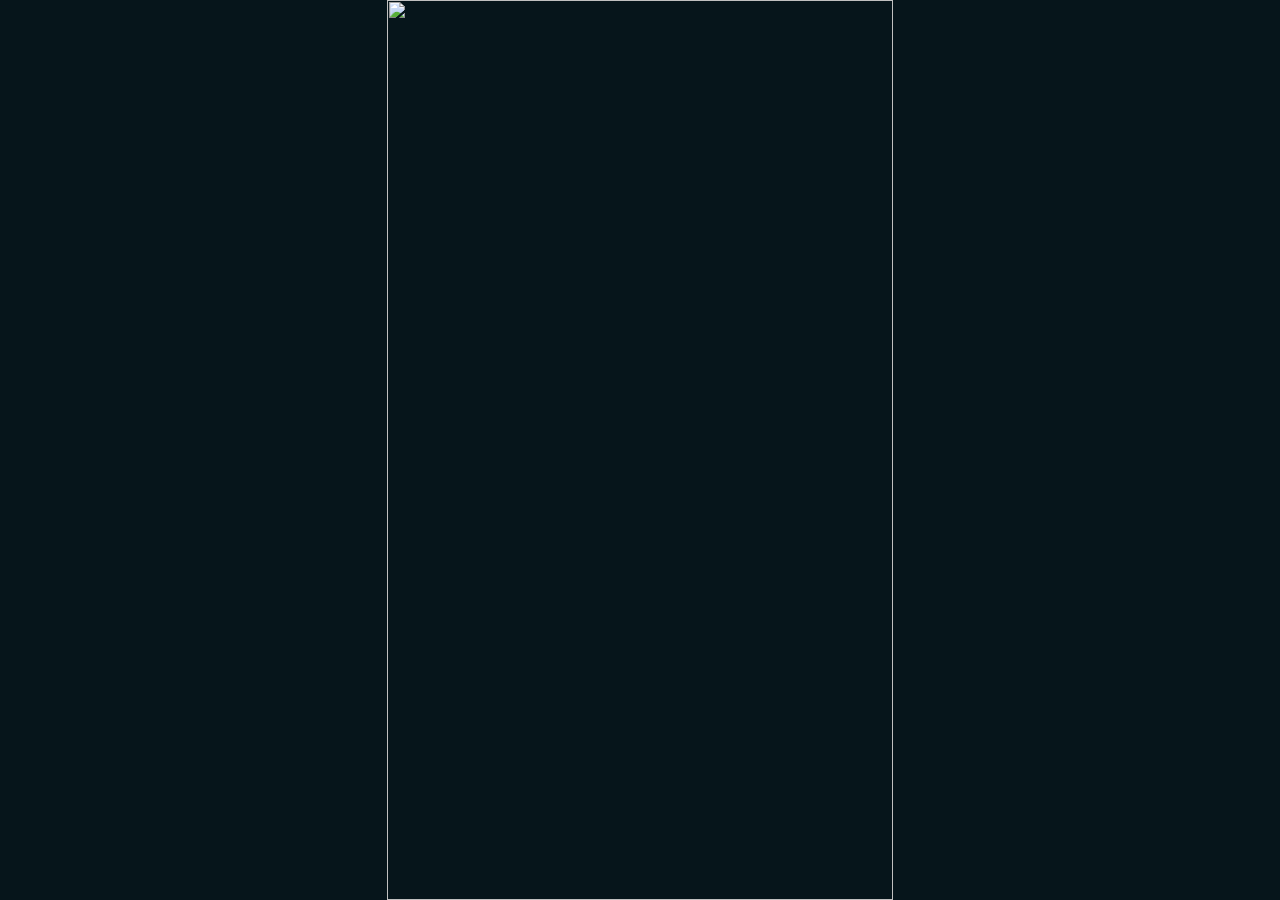
==== screen02.html @ 029513a8 "Add files via upload" ====
<!doctype html><html lang="en"><head><meta charset="utf-8"><meta name="viewport" content="width=device-width,initial-scale=1"><title>Choose Runner</title><link rel="stylesheet" href="styles.css"></head><body><main class="app"><section class="screen"><img id="art" class="art" alt=""><button id="back" class="hit" aria-label="Back"></button><div class="flash" id="flash"></div></section></main><script src="app.js"></script><script>
const runnerFiles={brona:'screen02-brona.png',chiller:'screen02-chiller.png',dreamer:'screen02-dreamer.png',racer:'screen02-racer.png',rookie:'screen02-rookie.png',skater:'screen02-skater.png'};
const art=document.getElementById('art'); let current=BARAMEEL.state.runner||'brona'; art.src='assets/'+runnerFiles[current];
const zones={rookie:[1,21,15,18],skater:[18,21,15,18],brona:[35,21,15,18],racer:[52,21,15,18],chiller:[69,21,15,18],dreamer:[86,21,12,18]};
Object.entries(zones).forEach(([r,z])=>{const b=document.createElement('button');b.className='hit';b.style.cssText=`left:${z[0]}%;top:${z[1]}%;width:${z[2]}%;height:${z[3]}%`;b.onclick=()=>{BARAMEEL.setRunner(r);current=r;art.src='assets/'+runnerFiles[r];BARAMEEL.play('select');BARAMEEL.pulse(art)};document.querySelector('.screen').appendChild(b)});
document.getElementById('back').style.cssText='left:3%;top:2%;width:20%;height:7%';document.getElementById('back').onclick=()=>{BARAMEEL.play('back');location.href='index.html'};
</script></body></html>
---- styles.css ----
*{box-sizing:border-box}
html,body{margin:0;width:100%;height:100%;background:#06151b}
body{font-family:Arial,Helvetica,sans-serif;overflow:hidden}
.app{position:fixed;inset:0;display:flex;align-items:center;justify-content:center;background:#06151b}
.screen{position:relative;width:min(100vw,56.25vh);height:min(177.7777778vw,100vh);max-width:100vw;max-height:100vh;overflow:hidden;background:#06151b}
.art{position:absolute;inset:0;width:100%;height:100%;object-fit:cover;display:block}
.hit{position:absolute;border:0;background:transparent;padding:0;margin:0;cursor:pointer;z-index:20;-webkit-tap-highlight-color:transparent}
.hit:focus-visible{outline:3px solid #ffd02a;outline-offset:2px}
.nick-input{position:absolute;z-index:30;border:0;background:transparent;outline:0;text-align:center;font:700 3.7vw/1 Arial,sans-serif;color:#1d1d1d;letter-spacing:.02em}
@media (min-width:700px){.nick-input{font-size:22px}}
.camera-layer{position:absolute;inset:0;z-index:10;background:#050d12;display:none}
.camera-layer video{position:absolute;inset:0;width:100%;height:100%;object-fit:cover}
.camera-ui{position:absolute;inset:0;pointer-events:none}
.camera-close{position:absolute;top:2%;left:3%;width:14%;height:6%;z-index:30}
.flash{position:absolute;inset:0;background:white;opacity:0;pointer-events:none;z-index:40}
.flash.on{animation:flash .32s ease-out}
.ui-pulse{animation:pulse .25s ease-out}
@keyframes pulse{0%{transform:scale(1)}45%{transform:scale(1.025)}100%{transform:scale(1)}}
@keyframes flash{0%{opacity:0}25%{opacity:.75}100%{opacity:0}}
.toast{position:absolute;z-index:50;left:50%;top:7%;transform:translateX(-50%);padding:9px 16px;border-radius:999px;background:#07151c;color:#ffd02a;font-weight:800;display:none;white-space:nowrap}
.toast.show{display:block;animation:toast 1.3s ease-out}
@keyframes toast{0%{opacity:0;transform:translate(-50%,-12px)}15%,80%{opacity:1;transform:translate(-50%,0)}100%{opacity:0;transform:translate(-50%,-8px)}}
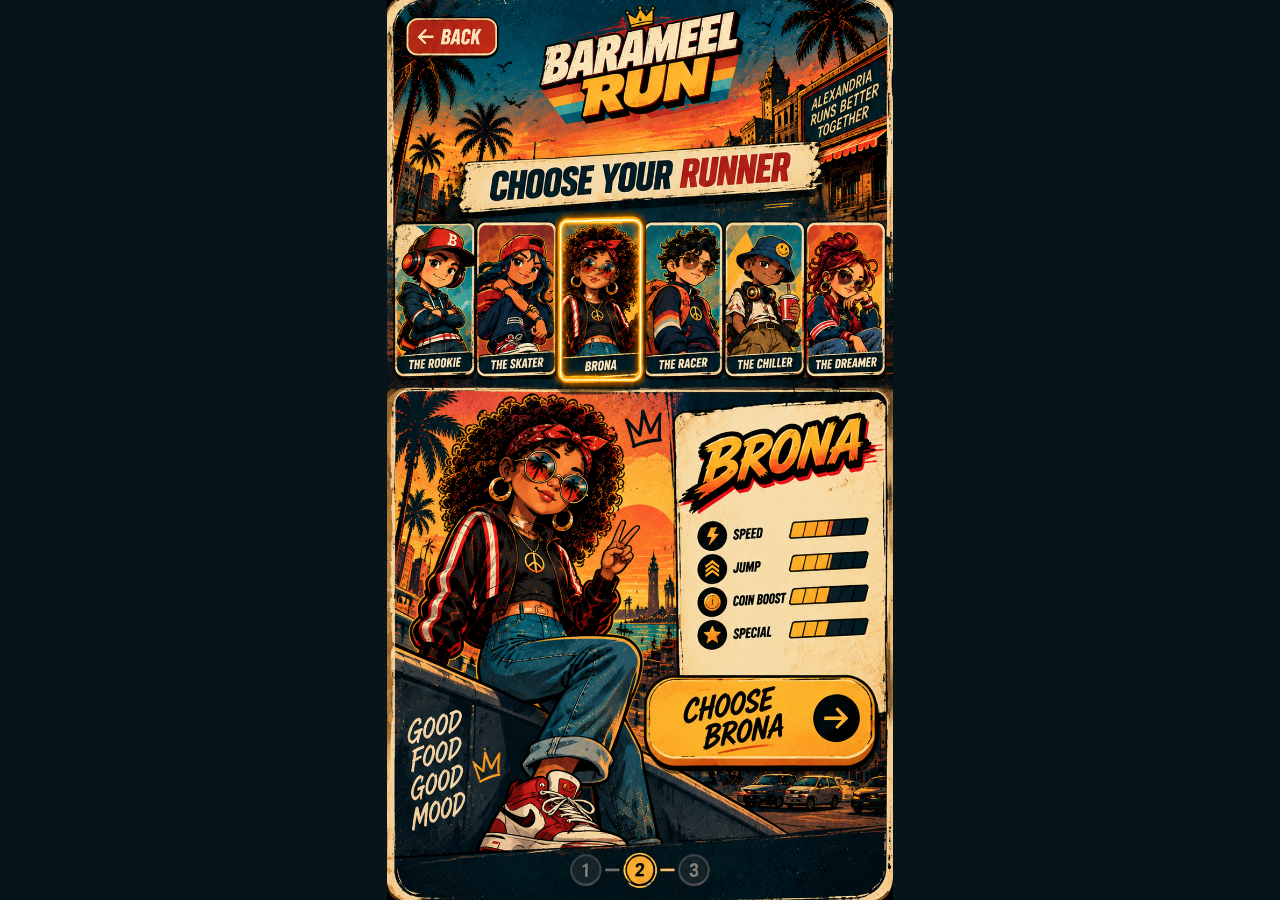
==== commit 545d025b: "Add files via upload" ====
--- a/screen02.html
+++ b/screen02.html
@@ -1,7 +1,9 @@
-<!doctype html><html lang="en"><head><meta charset="utf-8"><meta name="viewport" content="width=device-width,initial-scale=1"><title>Choose Runner</title><link rel="stylesheet" href="styles.css"></head><body><main class="app"><section class="screen"><img id="art" class="art" alt=""><button id="back" class="hit" aria-label="Back"></button><div class="flash" id="flash"></div></section></main><script src="app.js"></script><script>
-const runnerFiles={brona:'screen02-brona.png',chiller:'screen02-chiller.png',dreamer:'screen02-dreamer.png',racer:'screen02-racer.png',rookie:'screen02-rookie.png',skater:'screen02-skater.png'};
-const art=document.getElementById('art'); let current=BARAMEEL.state.runner||'brona'; art.src='assets/'+runnerFiles[current];
+<!doctype html><html lang="en"><head><meta charset="utf-8"><meta name="viewport" content="width=device-width,initial-scale=1,viewport-fit=cover,user-scalable=no"><title>Choose Runner</title><link rel="stylesheet" href="styles.css"></head><body><main class="app"><section class="screen"><img id="art" class="art" alt="Choose your runner"><button id="back" class="hit" aria-label="Back"></button><button id="choose" class="hit" aria-label="Choose Your Runner"></button><div class="flash" id="flash"></div></section></main><script src="app.js"></script><script>
+const files={brona:'screen02-brona.png',chiller:'screen02-chiller.png',dreamer:'screen02-dreamer.png',racer:'screen02-racer.png',rookie:'screen02-rookie.png',skater:'screen02-skater.png'};
+const art=document.getElementById('art'), screen=document.querySelector('.screen');let current=BARAMEEL.state.runner||'brona';art.src='assets/'+files[current];
 const zones={rookie:[1,21,15,18],skater:[18,21,15,18],brona:[35,21,15,18],racer:[52,21,15,18],chiller:[69,21,15,18],dreamer:[86,21,12,18]};
-Object.entries(zones).forEach(([r,z])=>{const b=document.createElement('button');b.className='hit';b.style.cssText=`left:${z[0]}%;top:${z[1]}%;width:${z[2]}%;height:${z[3]}%`;b.onclick=()=>{BARAMEEL.setRunner(r);current=r;art.src='assets/'+runnerFiles[r];BARAMEEL.play('select');BARAMEEL.pulse(art)};document.querySelector('.screen').appendChild(b)});
-document.getElementById('back').style.cssText='left:3%;top:2%;width:20%;height:7%';document.getElementById('back').onclick=()=>{BARAMEEL.play('back');location.href='index.html'};
-</script></body></html>+Object.entries(zones).forEach(([r,z])=>{const b=document.createElement('button');b.className='hit';b.setAttribute('aria-label',r);b.style.cssText=`left:${z[0]}%;top:${z[1]}%;width:${z[2]}%;height:${z[3]}%`;b.onclick=()=>{current=r;BARAMEEL.setRunner(r);BARAMEEL.play('select');BARAMEEL.pulse(art)};screen.appendChild(b)});
+// Printed CHOOSE YOUR RUNNER / confirm button: transparent hotspot, no duplicate visible button.
+const choose=document.getElementById('choose');choose.style.cssText='left:8%;top:78%;width:84%;height:13%';choose.onclick=()=>{BARAMEEL.setRunner(current);BARAMEEL.play('confirm');location.href='screen03.html'};
+const back=document.getElementById('back');back.style.cssText='left:3%;top:2%;width:20%;height:7%';back.onclick=()=>{BARAMEEL.play('back');location.href='index.html'};
+</script></body></html>
--- a/styles.css
+++ b/styles.css
@@ -1,23 +1,23 @@
-
 *{box-sizing:border-box}
+@import url('https://fonts.googleapis.com/css2?family=Kalam:wght@400;700&display=swap');
 html,body{margin:0;width:100%;height:100%;background:#06151b}
-body{font-family:Arial,Helvetica,sans-serif;overflow:hidden}
+body{font-family:Arial,Helvetica,sans-serif;overflow:hidden;touch-action:manipulation}
 .app{position:fixed;inset:0;display:flex;align-items:center;justify-content:center;background:#06151b}
 .screen{position:relative;width:min(100vw,56.25vh);height:min(177.7777778vw,100vh);max-width:100vw;max-height:100vh;overflow:hidden;background:#06151b}
-.art{position:absolute;inset:0;width:100%;height:100%;object-fit:cover;display:block}
+.art{position:absolute;inset:0;width:100%;height:100%;object-fit:cover;display:block;user-select:none;-webkit-user-drag:none}
 .hit{position:absolute;border:0;background:transparent;padding:0;margin:0;cursor:pointer;z-index:20;-webkit-tap-highlight-color:transparent}
+.hit:active{transform:scale(.985)}
 .hit:focus-visible{outline:3px solid #ffd02a;outline-offset:2px}
-.nick-input{position:absolute;z-index:30;border:0;background:transparent;outline:0;text-align:center;font:700 3.7vw/1 Arial,sans-serif;color:#1d1d1d;letter-spacing:.02em}
-@media (min-width:700px){.nick-input{font-size:22px}}
+.nick-input{position:absolute;z-index:30;left:31%;top:78.5%;width:55%;height:7%;border:0;outline:0;text-align:center;background:transparent;color:transparent;caret-color:transparent;border-radius:40px;padding:0 8px;font-family:'Kalam','Comic Sans MS',cursive;font-size:clamp(23px,5.4vw,46px);font-weight:700;line-height:1}
+.nick-input.has-value{background:#fff3cf;color:#171717;caret-color:#171717;box-shadow:inset 0 0 0 2px rgba(245,182,20,.15)}
+.nick-input:focus{outline:none}
 .camera-layer{position:absolute;inset:0;z-index:10;background:#050d12;display:none}
 .camera-layer video{position:absolute;inset:0;width:100%;height:100%;object-fit:cover}
 .camera-ui{position:absolute;inset:0;pointer-events:none}
 .camera-close{position:absolute;top:2%;left:3%;width:14%;height:6%;z-index:30}
-.flash{position:absolute;inset:0;background:white;opacity:0;pointer-events:none;z-index:40}
-.flash.on{animation:flash .32s ease-out}
+.flash{position:absolute;inset:0;background:white;opacity:0;pointer-events:none;z-index:40}.flash.on{animation:flash .32s ease-out}
 .ui-pulse{animation:pulse .25s ease-out}
 @keyframes pulse{0%{transform:scale(1)}45%{transform:scale(1.025)}100%{transform:scale(1)}}
 @keyframes flash{0%{opacity:0}25%{opacity:.75}100%{opacity:0}}
-.toast{position:absolute;z-index:50;left:50%;top:7%;transform:translateX(-50%);padding:9px 16px;border-radius:999px;background:#07151c;color:#ffd02a;font-weight:800;display:none;white-space:nowrap}
-.toast.show{display:block;animation:toast 1.3s ease-out}
+.toast{position:absolute;z-index:50;left:50%;top:7%;transform:translateX(-50%);padding:9px 16px;border-radius:999px;background:#07151c;color:#ffd02a;font-weight:800;display:none;white-space:nowrap}.toast.show{display:block;animation:toast 1.3s ease-out}
 @keyframes toast{0%{opacity:0;transform:translate(-50%,-12px)}15%,80%{opacity:1;transform:translate(-50%,0)}100%{opacity:0;transform:translate(-50%,-8px)}}
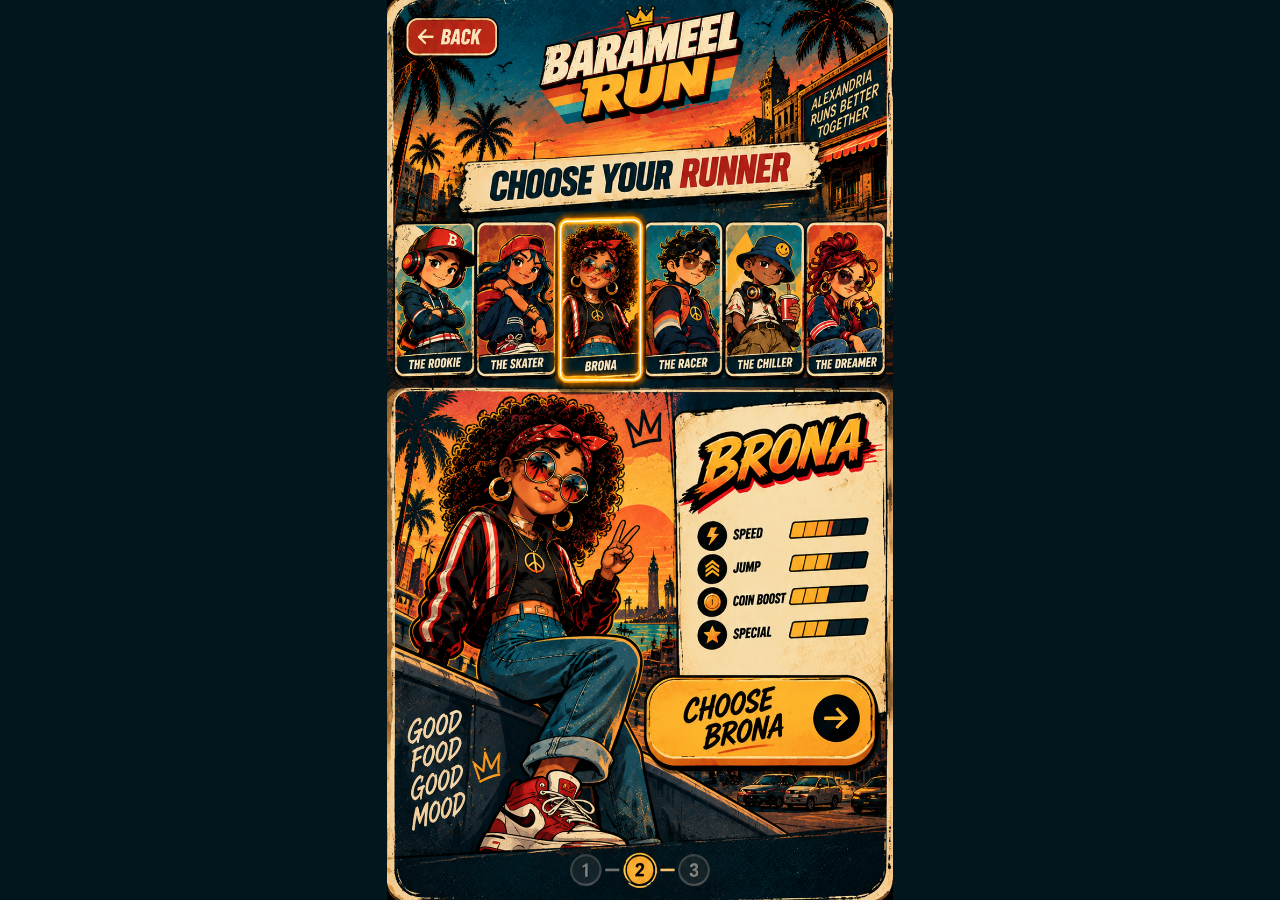
==== commit af43ded1: "Add files via upload" ====
--- a/screen02.html
+++ b/screen02.html
@@ -1,9 +1,23 @@
-<!doctype html><html lang="en"><head><meta charset="utf-8"><meta name="viewport" content="width=device-width,initial-scale=1,viewport-fit=cover,user-scalable=no"><title>Choose Runner</title><link rel="stylesheet" href="styles.css"></head><body><main class="app"><section class="screen"><img id="art" class="art" alt="Choose your runner"><button id="back" class="hit" aria-label="Back"></button><button id="choose" class="hit" aria-label="Choose Your Runner"></button><div class="flash" id="flash"></div></section></main><script src="app.js"></script><script>
-const files={brona:'screen02-brona.png',chiller:'screen02-chiller.png',dreamer:'screen02-dreamer.png',racer:'screen02-racer.png',rookie:'screen02-rookie.png',skater:'screen02-skater.png'};
-const art=document.getElementById('art'), screen=document.querySelector('.screen');let current=BARAMEEL.state.runner||'brona';art.src='assets/'+files[current];
-const zones={rookie:[1,21,15,18],skater:[18,21,15,18],brona:[35,21,15,18],racer:[52,21,15,18],chiller:[69,21,15,18],dreamer:[86,21,12,18]};
-Object.entries(zones).forEach(([r,z])=>{const b=document.createElement('button');b.className='hit';b.setAttribute('aria-label',r);b.style.cssText=`left:${z[0]}%;top:${z[1]}%;width:${z[2]}%;height:${z[3]}%`;b.onclick=()=>{current=r;BARAMEEL.setRunner(r);BARAMEEL.play('select');BARAMEEL.pulse(art)};screen.appendChild(b)});
-// Printed CHOOSE YOUR RUNNER / confirm button: transparent hotspot, no duplicate visible button.
-const choose=document.getElementById('choose');choose.style.cssText='left:8%;top:78%;width:84%;height:13%';choose.onclick=()=>{BARAMEEL.setRunner(current);BARAMEEL.play('confirm');location.href='screen03.html'};
-const back=document.getElementById('back');back.style.cssText='left:3%;top:2%;width:20%;height:7%';back.onclick=()=>{BARAMEEL.play('back');location.href='index.html'};
-</script></body></html>
+<!doctype html><html lang="en"><head><meta charset="utf-8"><meta name="viewport" content="width=device-width,initial-scale=1,viewport-fit=cover,user-scalable=no"><title>BARAMEEL RUN — Choose Your Runner</title><link rel="stylesheet" href="./styles.css"></head>
+<body><main class="stage" style="--ratio:.5628;--ar:941/1672"><img id="art" class="base art-ready" alt="Choose your runner"><div id="transition" class="art-transition"></div><div id="hotspots"></div></main>
+<script src="./app.js"></script><script>
+const art=document.getElementById("art"),transition=document.getElementById("transition");
+const chars=["rookie","skater","brona","racer","chiller","dreamer"];
+const files=Object.fromEntries(chars.map(c=>[c,`./assets/screen02-${c}.png`]));
+function show(c,playSound=true){
+  BR.setRunner(c);
+  const next=files[c];
+  transition.classList.add("on");
+  const im=new Image(); im.onload=()=>{art.src=next;art.decode?.().catch(()=>{});requestAnimationFrame(()=>transition.classList.remove("on"));}; im.src=next;
+  if(playSound)BR.play("select");
+}
+show(BR.selected(),false);
+BR.preloadAll(chars.map(c=>files[c]));
+const zones=[
+["rookie",1.5,24.0,15.3,18.4],["skater",17.5,24.0,15.4,18.4],["brona",33.5,24.0,16.5,18.4],
+["racer",50.3,24.0,15.4,18.4],["chiller",66.4,24.0,15.5,18.4],["dreamer",82.4,24.0,16.0,18.4]
+];
+zones.forEach(([c,l,t,w,h])=>{const b=document.createElement("button");b.className="hotspot";b.style.cssText=`left:${l}%;top:${t}%;width:${w}%;height:${h}%`;b.setAttribute("aria-label",BR.RUNNER_NAMES[c]);b.onclick=()=>show(c,true);document.getElementById("hotspots").appendChild(b);});
+const back=document.createElement("button");back.className="hotspot back-hotspot";back.style.cssText="left:2.4%;top:2.0%;width:19.0%;height:5.2%";back.onclick=()=>{BR.play("back");BR.go("index.html")};document.getElementById("hotspots").appendChild(back);
+const choose=document.createElement("button");choose.className="hotspot";choose.style.cssText="left:50.6%;top:74.7%;width:45.8%;height:9.2%";choose.setAttribute("aria-label","Choose runner");choose.onclick=()=>{BR.play("confirm");BR.go("screen03.html")};document.getElementById("hotspots").appendChild(choose);
+</script></body></html>
--- a/styles.css
+++ b/styles.css
@@ -1,23 +1,44 @@
-*{box-sizing:border-box}
-@import url('https://fonts.googleapis.com/css2?family=Kalam:wght@400;700&display=swap');
-html,body{margin:0;width:100%;height:100%;background:#06151b}
-body{font-family:Arial,Helvetica,sans-serif;overflow:hidden;touch-action:manipulation}
-.app{position:fixed;inset:0;display:flex;align-items:center;justify-content:center;background:#06151b}
-.screen{position:relative;width:min(100vw,56.25vh);height:min(177.7777778vw,100vh);max-width:100vw;max-height:100vh;overflow:hidden;background:#06151b}
-.art{position:absolute;inset:0;width:100%;height:100%;object-fit:cover;display:block;user-select:none;-webkit-user-drag:none}
-.hit{position:absolute;border:0;background:transparent;padding:0;margin:0;cursor:pointer;z-index:20;-webkit-tap-highlight-color:transparent}
-.hit:active{transform:scale(.985)}
-.hit:focus-visible{outline:3px solid #ffd02a;outline-offset:2px}
-.nick-input{position:absolute;z-index:30;left:31%;top:78.5%;width:55%;height:7%;border:0;outline:0;text-align:center;background:transparent;color:transparent;caret-color:transparent;border-radius:40px;padding:0 8px;font-family:'Kalam','Comic Sans MS',cursive;font-size:clamp(23px,5.4vw,46px);font-weight:700;line-height:1}
-.nick-input.has-value{background:#fff3cf;color:#171717;caret-color:#171717;box-shadow:inset 0 0 0 2px rgba(245,182,20,.15)}
-.nick-input:focus{outline:none}
-.camera-layer{position:absolute;inset:0;z-index:10;background:#050d12;display:none}
-.camera-layer video{position:absolute;inset:0;width:100%;height:100%;object-fit:cover}
-.camera-ui{position:absolute;inset:0;pointer-events:none}
-.camera-close{position:absolute;top:2%;left:3%;width:14%;height:6%;z-index:30}
-.flash{position:absolute;inset:0;background:white;opacity:0;pointer-events:none;z-index:40}.flash.on{animation:flash .32s ease-out}
-.ui-pulse{animation:pulse .25s ease-out}
-@keyframes pulse{0%{transform:scale(1)}45%{transform:scale(1.025)}100%{transform:scale(1)}}
-@keyframes flash{0%{opacity:0}25%{opacity:.75}100%{opacity:0}}
-.toast{position:absolute;z-index:50;left:50%;top:7%;transform:translateX(-50%);padding:9px 16px;border-radius:999px;background:#07151c;color:#ffd02a;font-weight:800;display:none;white-space:nowrap}.toast.show{display:block;animation:toast 1.3s ease-out}
-@keyframes toast{0%{opacity:0;transform:translate(-50%,-12px)}15%,80%{opacity:1;transform:translate(-50%,0)}100%{opacity:0;transform:translate(-50%,-8px)}}
+:root{--cream:#f7ecd5;--yellow:#f7bd27;--red:#d92f25;--teal:#062731;--ink:#071a20}
+*{box-sizing:border-box}html,body{margin:0;width:100%;height:100%;overflow:hidden;background:#02161d}
+body{display:grid;place-items:center;padding:0;font-family:Arial,Helvetica,sans-serif}
+.stage,.puzzle-stage,.scan-stage{position:relative;aspect-ratio:var(--ar);height:min(100dvh,calc(100vw / var(--ratio)));width:min(100vw,calc(100dvh * var(--ratio)));overflow:hidden;isolation:isolate}
+.stage{--ar:942/1670}.stage .base,.scan-art,.puzzle-art{position:absolute;inset:0;width:100%;height:100%;object-fit:fill;display:block;user-select:none;-webkit-user-drag:none}
+.hotspot{position:absolute;z-index:30;border:0!important;background:transparent!important;color:transparent!important;padding:0!important;margin:0!important;outline:0!important;cursor:pointer;-webkit-tap-highlight-color:transparent}
+.hotspot:active,.puzzle-back:active,.puzzle-nice:active,.scan-open-hotspot:active{transform:scale(.985)}
+.back-hotspot:active{box-shadow:inset 0 0 0 3px rgba(247,236,213,.7),0 0 0 2px rgba(217,47,37,.45);border-radius:18px}
+.nickname-input{position:absolute;z-index:25;left:27.2%;top:76.7%;width:60.0%;height:6.1%;border:0;outline:0;background:transparent;text-align:center;color:#2c2a27;font-family:"Arial Black",Impact,sans-serif;font-size:clamp(19px,5.1vw,43px);font-style:italic;font-weight:900;letter-spacing:-.015em;text-transform:none;padding:0 2%;line-height:1}
+.nickname-input::placeholder{color:#65625e;opacity:.92;text-transform:uppercase}
+.nickname-input:focus{outline:none}
+#start{left:11.5%;top:84.2%;width:77.2%;height:10.0%}
+.art-transition{position:absolute;inset:0;z-index:50;background:#071c23;opacity:0;pointer-events:none;transition:opacity .08s ease}.art-transition.on{opacity:.30}
+.page-leave:after{content:"";position:fixed;inset:0;background:#071c23;z-index:9999;animation:leave .18s ease forwards}
+@keyframes leave{from{opacity:0}to{opacity:.72}}
+/* Screen 05: the camera is clipped to the printed QR bracket only. */
+.scan-stage{background:#061f27}
+.camera-window{position:absolute;z-index:12;left:51.4%;top:53.0%;width:38.5%;height:18.6%;overflow:hidden;border:0;background:#061f27;pointer-events:none}
+#video{width:100%;height:100%;object-fit:cover;display:none;transform:none}
+#scanLine{position:absolute;left:5%;right:5%;top:50%;height:3px;background:var(--yellow);box-shadow:0 0 12px var(--yellow);opacity:0}.on{opacity:1!important;animation:scanline 1.3s linear infinite}
+@keyframes scanline{0%{transform:translateY(-70px);opacity:0}15%{opacity:1}85%{opacity:1}100%{transform:translateY(70px);opacity:0}}
+.scan-back-hotspot{position:absolute;z-index:25;left:3%;top:2%;width:12%;height:6%;border:0;background:transparent}
+.scan-open-hotspot{position:absolute;z-index:25;left:16%;top:76.0%;width:78%;height:9.5%;border:0;background:transparent}
+.scan-message{position:absolute;z-index:20;left:58%;top:70.0%;font-size:1px;color:transparent;pointer-events:none}
+.success-flash{position:absolute;inset:0;z-index:60;background:radial-gradient(circle,rgba(247,189,39,.65),rgba(217,47,37,.35),transparent 70%);opacity:0;pointer-events:none}
+.success-flash.on{animation:rewardFlash .9s ease both}
+@keyframes rewardFlash{0%{opacity:0;transform:scale(.9)}25%{opacity:.95;transform:scale(1)}100%{opacity:0;transform:scale(1.06)}}
+.scan-complete .scan-art{filter:brightness(1.18) saturate(1.12);transition:filter .3s}
+/* Screen 06 — exact green input fields on the user's edited artwork. */
+.puzzle-stage{background:#061f27}
+.puzzle-input{position:absolute;z-index:20;display:flex;align-items:center;justify-content:center;text-align:center;overflow:hidden;color:#102026;font-family:"Arial Black",Impact,sans-serif;font-weight:900;white-space:nowrap;text-transform:uppercase;line-height:1;text-shadow:none}
+.field-one{left:38.0%;top:24.1%;width:53.6%;height:3.25%;font-size:clamp(16px,4.1vw,35px)}
+.field-two{left:42.1%;top:28.15%;width:47.1%;height:2.8%;font-size:clamp(13px,3.3vw,29px)}
+.field-three{left:38.2%;top:53.45%;width:52.5%;height:3.3%;font-size:clamp(13px,3.4vw,30px)}
+.puzzle-grid{position:absolute;z-index:18;left:37.0%;top:40.0%;width:56.5%;height:28.4%;display:grid;grid-template-columns:repeat(3,1fr);grid-template-rows:repeat(3,1fr);pointer-events:none}
+.puzzle-piece{position:relative;overflow:hidden;border:0}
+.puzzle-piece img{width:100%;height:100%;display:block;object-fit:cover}
+.progress-grid{position:absolute;z-index:20;left:38.0%;top:57.4%;width:52.7%;height:3.6%;display:grid;grid-template-columns:repeat(7,1fr);gap:1.4%;pointer-events:none}
+.progress-cell{border-radius:18%;background:rgba(1,35,43,.0)}.progress-cell.on{background:rgba(8,190,91,.88);box-shadow:inset 0 0 0 2px rgba(0,0,0,.45)}
+.puzzle-back{position:absolute;z-index:30;left:2.3%;top:1.0%;width:10.5%;height:6.0%;border:0;background:transparent}
+.puzzle-nice{position:absolute;z-index:30;left:38.2%;top:61.0%;width:55.5%;height:7.4%;border:0;background:transparent}
+#rewardGlow{position:absolute;inset:0;z-index:28;pointer-events:none;opacity:0;background:radial-gradient(circle at 70% 57%,rgba(247,189,39,.34),transparent 35%)}#rewardGlow.on{animation:glow .7s ease both}
+@keyframes glow{0%{opacity:0}35%{opacity:1}100%{opacity:0}}
+@keyframes ui-pulse{0%{transform:scale(1)}50%{transform:scale(1.03)}100%{transform:scale(1)}}
